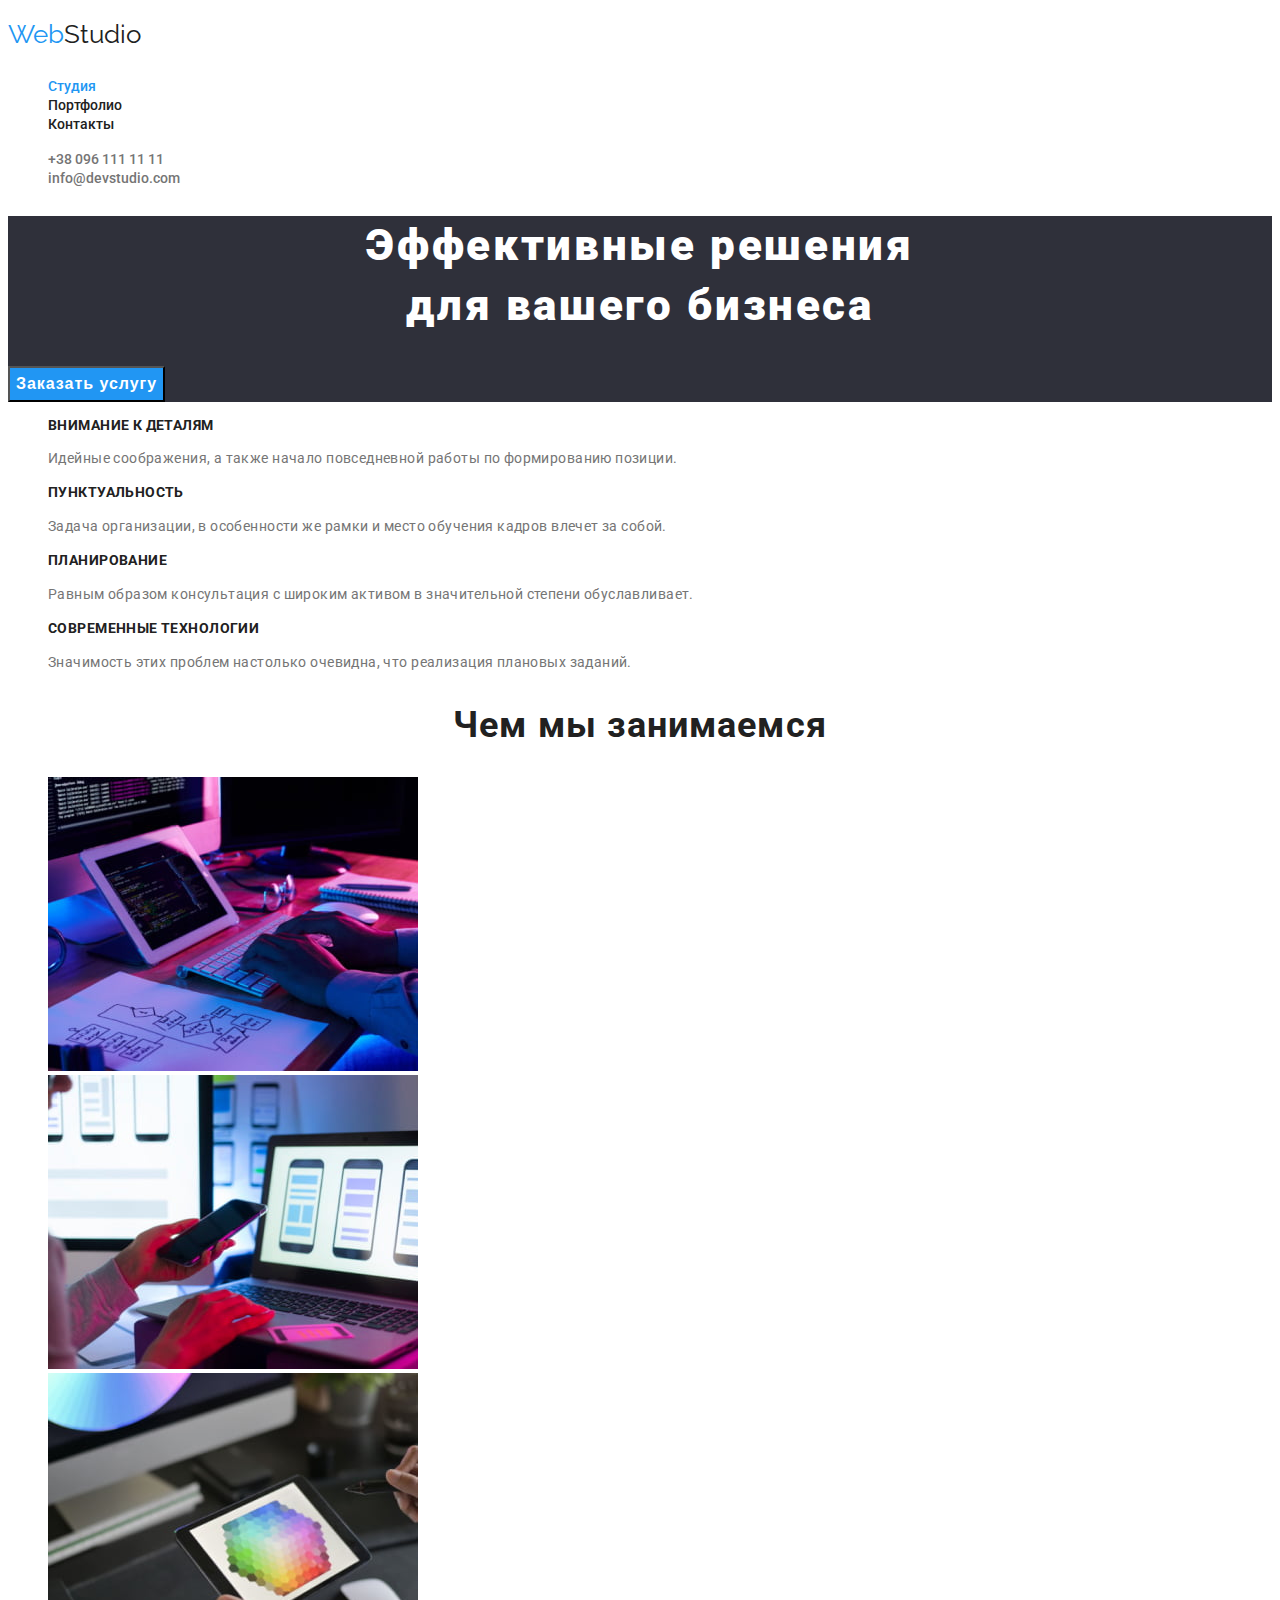
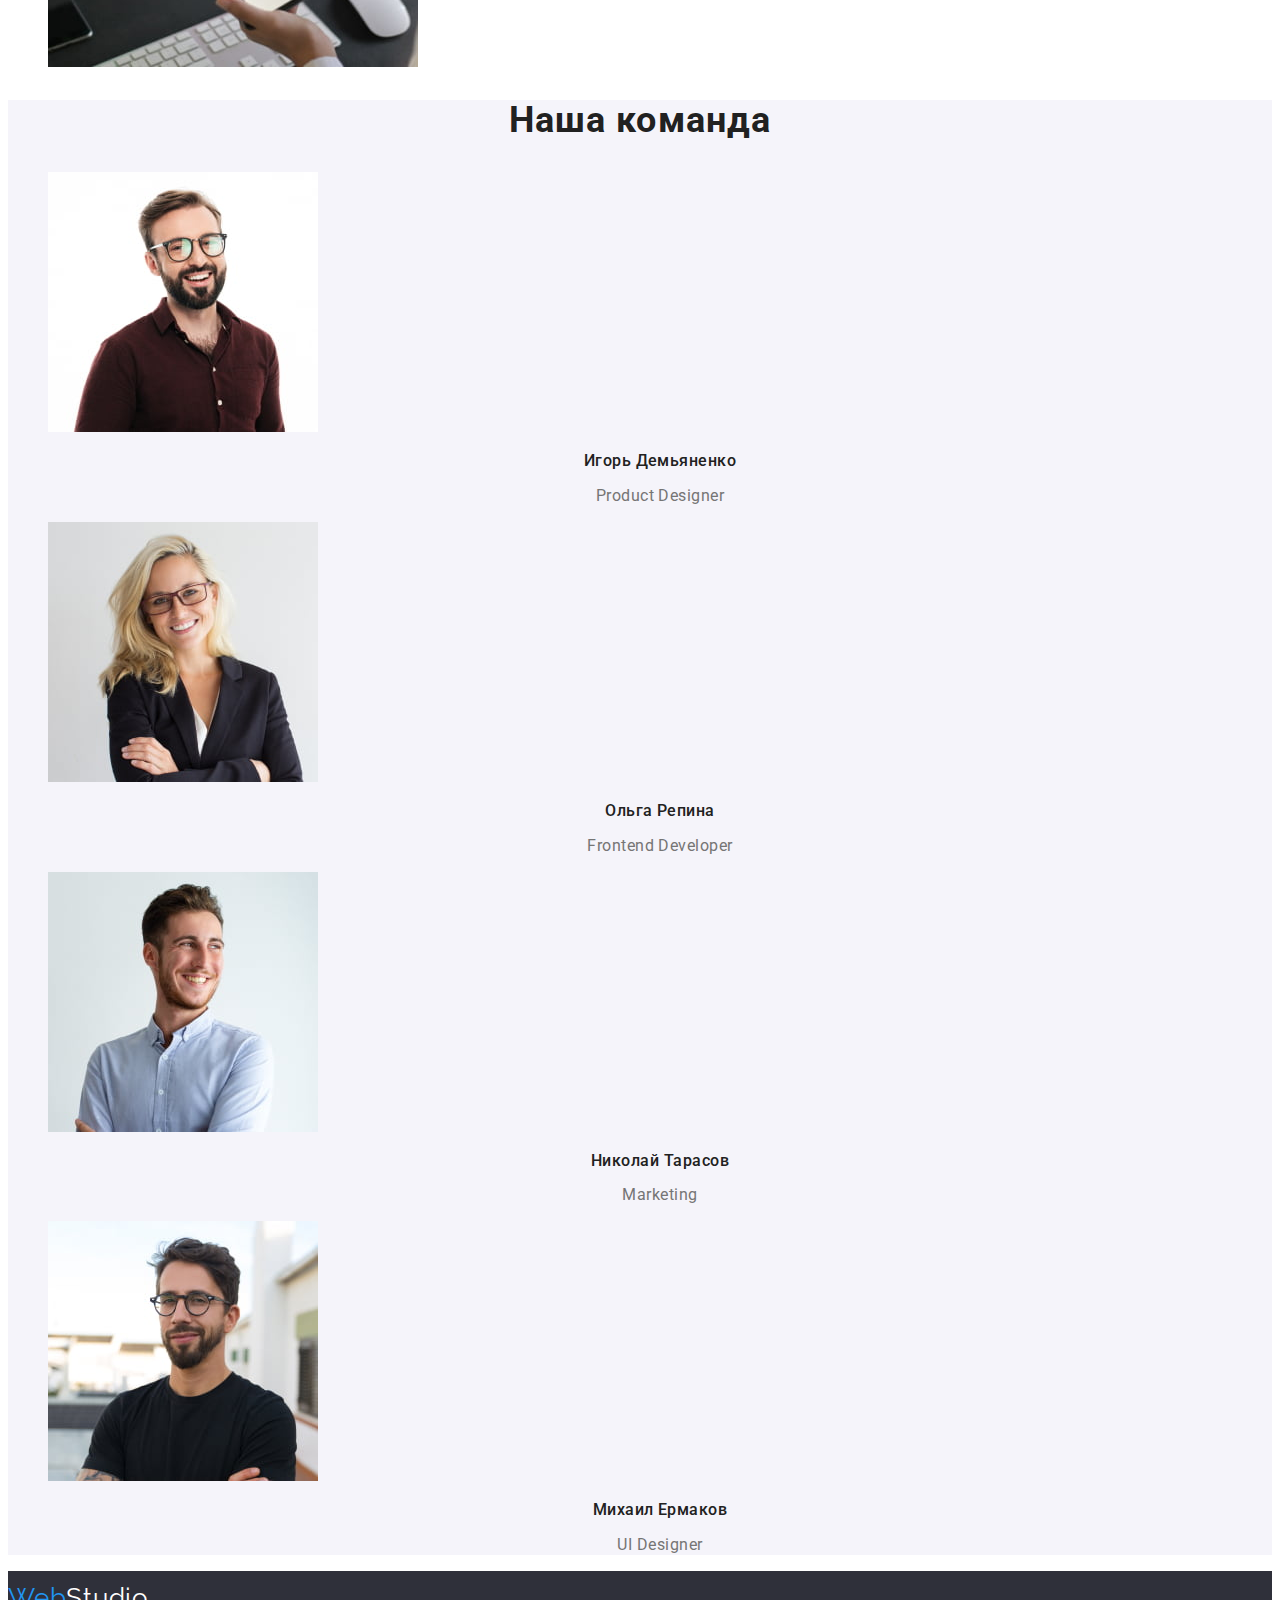
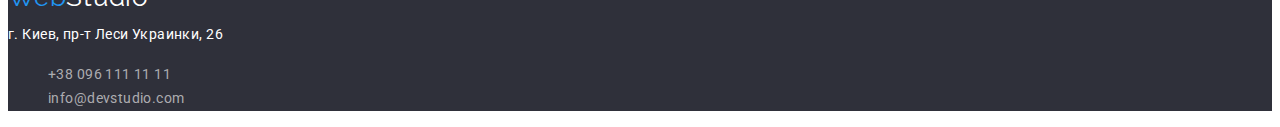
==== index.html @ 0ae7100f "Начало ДЗ-3" ====
<!doctype html>
<html lang="ru">
<head>
    <meta charset="UTF-8">
    <meta http-equiv="X-UA-Compatible" content="IE=edge">
    <meta name="viewport" content="width=device-width, initial-scale=1.0">
    <title>homework1</title>
    <link rel="stylesheet" href="css/styles.css">
    <link href="https://fonts.googleapis.com/css2?family=Raleway:wght@700&family=Roboto:wght@400;500;700;900&display=swap"
        rel="stylesheet">
</head>
<body>
<!-- Шапка -->
    <header>
        <section class="logo">
        <a class="logo-text" href=""><span class="logo-item">Web</span>Studio</a>
        </section>
        <nav class="nav-section">
        <ul class="header-list">
            <li><a id="studio" class="nav-link" href="index.html">Студия</a></li>
            <li><a class="nav-link" href="portfolio.html">Портфолио</a></li>
            <li><a class="nav-link" href="#">Контакты</a></li>
        </ul>
        </nav>

            <ul class="nav-list">
                <li><a class="contacts" href="tel:+380961111111">+38 096 111 11 11</a></li>
                <li><a class="contacts" href="mailto:info@devstudio.com">info@devstudio.com</a></li>
            </ul>
    </header>

    <!-- Основное -->
    <main>
        <!-- H1 секция -->
        <section class="top-section">
            <h1 class="h1-text">Эффективные решения <br> для вашего бизнеса</h1>
            <button class="button-h1-section" type="button">Заказать услугу</button> 
        </section>
        <!-- Наши преимущества -->
        <section class="our-advantages">
        <ul>
            <li class="our-advantages-list"><h3 class="our-advantages-h3">Внимание к деталям</h3><p>Идейные соображения, а также начало повседневной работы по формированию позиции.</p></li>
            <li class="our-advantages-list"><h3 class="our-advantages-h3">Пунктуальность</h3><p>Задача организации, в особенности же рамки и место обучения кадров влечет за собой.</p></li>
            <li class="our-advantages-list"><h3 class="our-advantages-h3">Планирование</h3><p>Равным образом консультация с широким активом в значительной степени обуславливает.</p></li>
            <li class="our-advantages-list"><h3 class="our-advantages-h3">Современные технологии</h3><p>Значимость этих проблем настолько очевидна, что реализация плановых заданий.</p></li>
        </ul>
        </section>
        <!-- Чем мы занимаемся -->
        <section>
            <h2 class="what-we-do-text">Чем мы занимаемся</h2>
            <ul>
                <li><img src="images/img-1sq.jpeg" width="370" alt="работник пишет код"></li>
                <li><img src="images/img-2sq.jpeg" width="370" alt="работник выбирает интерфейс"></li>
                <li><img src="images/img-3sq.jpeg" width="370" alt="работник выбирает цвет"></li>
            </ul>
        </section>
        
        <!-- Наша команда! -->
        <section class="our-team-section">
            <h2 class="our-team">Наша команда</h2>
            <ul>
                <li><img src="images/img-sq.jpeg" width="270" alt="работник мужчина в очках и в рубашке"><h3 class="our-team-name">Игорь Демьяненко</h3><p class="our-team-profession">Product Designer</p></li>
                <li><img src="images/img4sq.jpeg" width="270" alt="работник женщина"><h3 class="our-team-name">Ольга Репина</h3><p class="our-team-profession">Frontend Developer</p></li>
                <li><img src="images/img5sq.jpeg" width="270" alt="работник мужчина без очков"><h3 class="our-team-name">Николай Тарасов</h3><p class="our-team-profession">Marketing</p></li>
                <li><img src="images/img6sq.jpeg" width="270" alt="работник мужчина в  очках и в футболке"><h3 class="our-team-name">Михаил Ермаков</h3><p class="our-team-profession">UI Designer</p></li>
            </ul>
        </section>
    </main>
    <!-- Подвал -->
    <footer class="footer-section">
        <a class="logo-footer" href="#"><span class="logo-footer-text">Web</span><span
                class="logo-footer-text-two">Studio</span></a>
        <address>
            <section class="address-item">г. Киев, пр-т Леси Украинки, 26</section>
            <ul>
                <li><a class="contacts-footer" href="tel:+380961111111">+38 096 111 11 11</a></li>
                <li><a class="contacts-footer" href="mailto:info@devstudio.com">info@devstudio.com</a></li>
            </ul>
        </address>
    </footer>
    
</body>
</html>
---- css/styles.css ----
:root {
  --white-color: #ffffff;
  --accent-color: #2196f3;
  --black-text-color: #212121;
  --grey-text-color: #757575;
  --h1-section-and-footer-color: #2f303a;
  --our-team-section-color: #f5f4fa;
  --footer-contacts-color: #acacb0;
  --nav-button-color: #f5f4fa;
  --button-hover-blue: #188ce8;
}
/* Тело */
body {
  font-family: Roboto, sans-serif;
  color: var(--black-text-color);
  background-color: var(--white-color);
}
/* PORTFOLIO HTML */
/* Шапка */
a {
  text-decoration: none;
}
ul {
  list-style: none;
}

.logo-text {
  font-size: 26px;
  line-height: 2;
  font-family: Raleway;
  text-decoration: none;
  color: var(--black-text-color);
}
.logo-text:hover {
  color: var(--black-text-color);
  background-color: var(--white-color);
}
.logo-text:focus {
  color: var(--black-text-color);
  background-color: var(--white-color);
}
.logo-item {
  color: var(--accent-color);
}
.logo-item:hover {
  color: var(--accent-color);
  background-color: var(--white-color);
}
.nav-link {
  font-size: 14px;
  line-height: 1.14;
  font-weight: 500;
  color: var(--black-text-color);
}
.nav-link:focus {
  background-color: var(--white-color);
  color: var(--accent-color);
}

/* Кнопки навигации сайта */
#studio {
  color: var(--accent-color);
}
#portfolio {
  color: var(--accent-color);
}
.contacts {
  font-weight: 500;
  font-size: 14px;
  line-height: 1.17;
  color: var(--grey-text-color);
}
.contacts:focus {
  color: var(--accent-color);
  background-color: var(--white-color);
}
/* Основное - кнопки филтры */
.button-filter-text:hover,
:focus {
  color: var(--white-color);
}
.button-filter-text {
  font-weight: 500;
  font-size: 16px;
  line-height: 1.62;
  color: #212121;
}

.button-filter {
  background-color: var(--nav-button-color);
  font-weight: 500;
  font-size: 16px;
  line-height: 1.62;
  color: #212121;
}
.button-filter:hover,
:focus {
  background-color: var(--accent-color);
  color: var(--white-color);
}
/* Портфолио */
.portfolio-h3 {
  font-weight: 700;
  font-size: 18px;
  line-height: 2;
  color: var(--black-text-color);
}
.portfolio-text {
  font-size: 16px;
  line-height: 1.87;
  color: var(--grey-text-color);
}
/* Интерактивные элементы */
li > a:hover {
  color: var(--accent-color);
}
li > a:focus {
}
/* Кнопки */
button[type='button']:hover,
:focus {
  cursor: pointer;
}
/* Подвал */
.footer-section {
  background-color: var(--h1-section-and-footer-color);
}
.logo-footer {
  font-size: 26px;
  line-height: 2;
  font-family: Raleway;
  text-decoration: none;

  letter-spacing: 0.03em;
}

.logo-footer-text {
  color: var(--accent-color);
}
.logo-footer-text:hover {
  color: var(--accent-color);
  background-color: var(--h1-section-and-footer-color);
}
.logo-footer-text:focus {
  color: var(--accent-color);
  background-color: var(--h1-section-and-footer-color);
}
.logo-footer {
  color: var(--white-color);
}
.logo-footer:hover {
  color: var(--white-color);
  background-color: var(--h1-section-and-footer-color);
}
.logo-footer:focus {
  color: var(--white-color);
  background-color: var(--h1-section-and-footer-color);
}

.address-item {
  color: var(--white-color);
  font-size: 14px;
  line-height: 1.71;
  font-style: normal;
  letter-spacing: 0.03em;
}
.contacts-footer {
  font-size: 14px;
  line-height: 1.71;
  color: var(--footer-contacts-color);
  font-style: normal;
  letter-spacing: 0.03em;
}
.contacts-footer:focus {
  color: var(--accent-color);
  background-color: var(--h1-section-and-footer-color);
}
/* INDEX HTML */
/* H1 section */
.top-section {
  background-color: var(--h1-section-and-footer-color);
}
.h1-text {
  font-weight: 900;
  font-size: 44px;
  line-height: 1.36;
  color: var(--white-color);
  letter-spacing: 0.06em;
  text-align: center;
}
.button-h1-section {
  background-color: var(--accent-color);
  font-weight: 700;
  font-size: 16px;
  line-height: 1.87;
  color: var(--white-color);
  letter-spacing: 0.06em;
  text-align: center;
}
.button-h1-section:hover,
:focus {
  background-color: var(--button-hover-blue);
  color: var(--white-color);
}

/* Наши преимущества */
.our-advantages-list {
  font-size: 14px;
  line-height: 1.71;
  letter-spacing: 0.03em;
  color: var(--grey-text-color);
}
.our-advantages-h3 {
  font-weight: 700;
  font-size: 14px;
  line-height: 1.14;
  letter-spacing: 0.03em;
  text-transform: uppercase;
  color: var(--black-text-color);
}
/* Чем мы занимаемся */
.what-we-do-text {
  font-weight: 700;
  font-size: 36px;
  line-height: 1.16;
  text-align: center;
  letter-spacing: 0.03em;
  color: var(--black-text-color);
}
/* Наша команда */
.our-team-section {
  background-color: var(--our-team-section-color);
}
.our-team {
  font-weight: 700;
  font-size: 36px;
  line-height: 1.16;
  text-align: center;
  letter-spacing: 0.03em;
  color: var(--black-text-color);
}
.our-team-name {
  font-weight: 500;
  font-size: 16px;
  line-height: 1.18;
  text-align: center;
  letter-spacing: 0.03em;
  color: var(--black-text-color);
}
.our-team-profession {
  font-size: 16px;
  line-height: 1.18;
  text-align: center;
  letter-spacing: 0.03em;
  color: var(--grey-text-color);
}
.logo-text:focus-within {
}
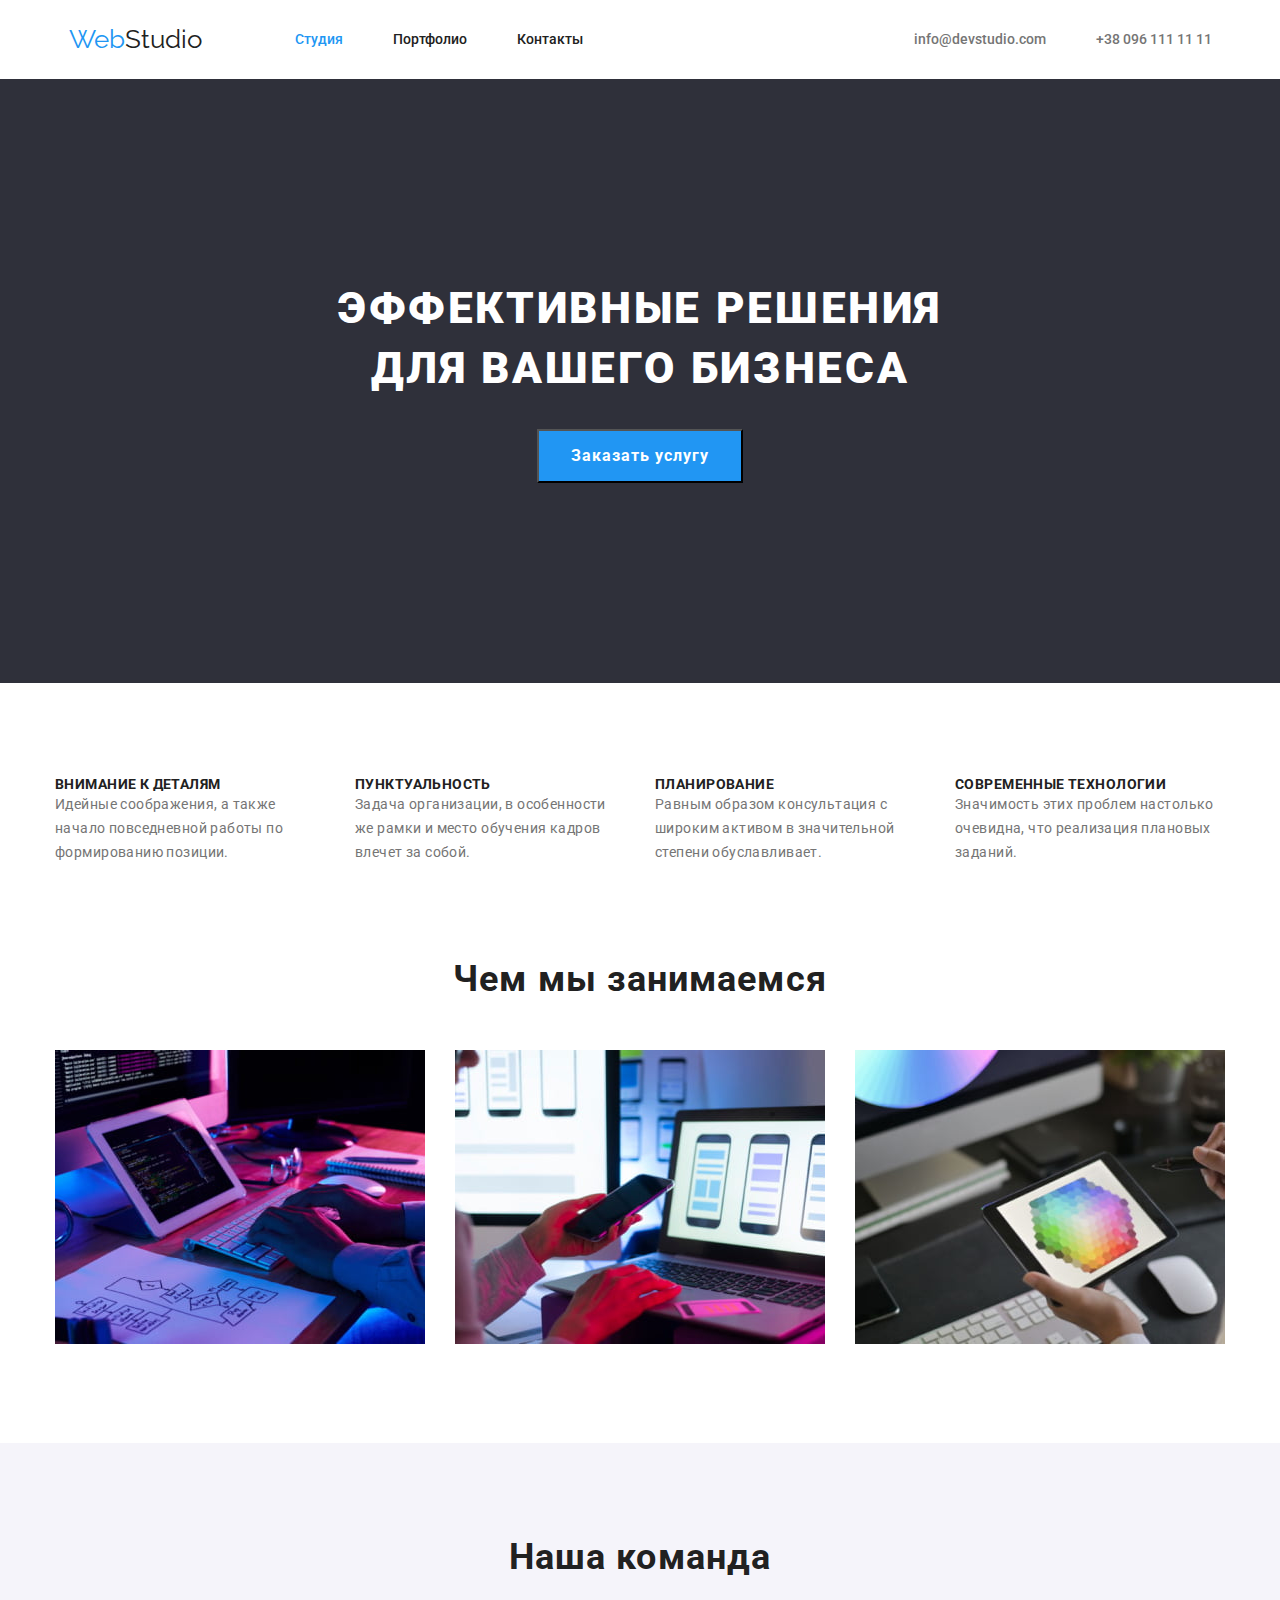
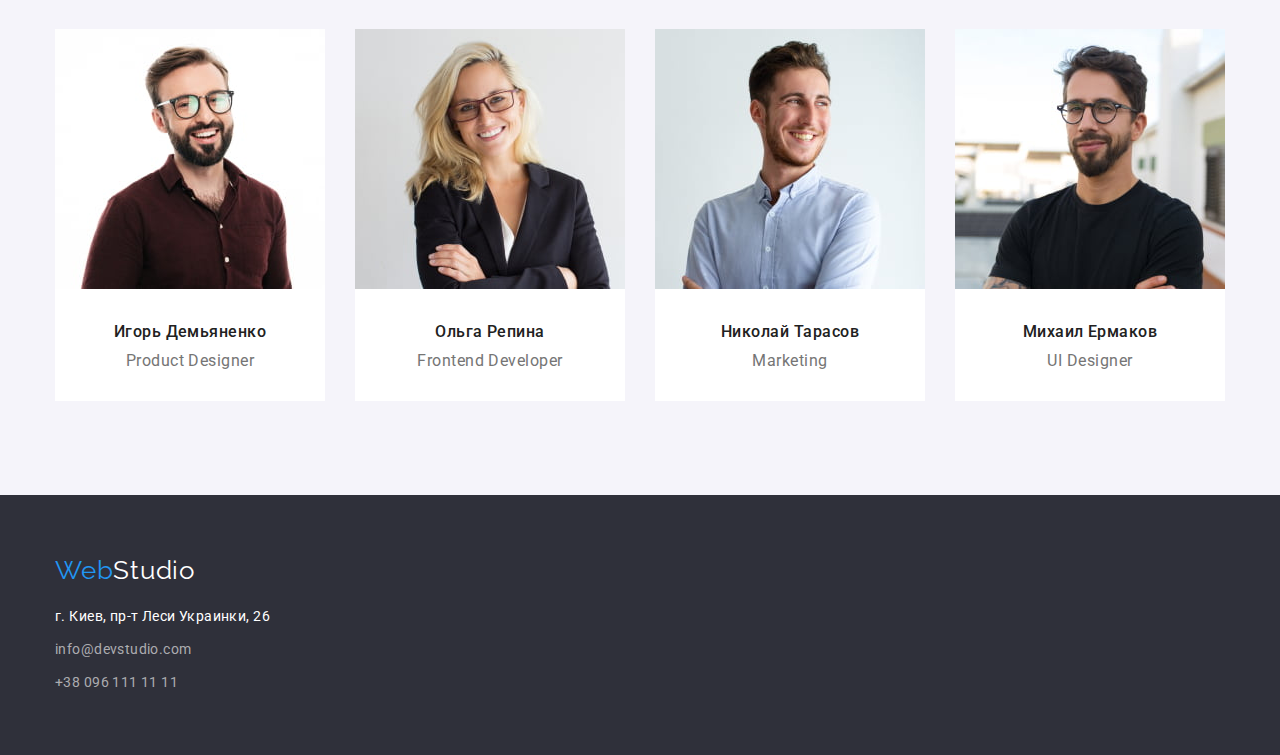
==== commit a478137a: "Оформление страницы Титл закончил" ====
--- a/index.html
+++ b/index.html
@@ -5,6 +5,7 @@
     <meta http-equiv="X-UA-Compatible" content="IE=edge">
     <meta name="viewport" content="width=device-width, initial-scale=1.0">
     <title>homework1</title>
+    <link rel="stylesheet" href="https://cdnjs.cloudflare.com/ajax/libs/modern-normalize/1.1.0/modern-normalize.css">
     <link rel="stylesheet" href="css/styles.css">
     <link href="https://fonts.googleapis.com/css2?family=Raleway:wght@700&family=Roboto:wght@400;500;700;900&display=swap"
         rel="stylesheet">
@@ -12,71 +13,81 @@
 <body>
 <!-- Шапка -->
     <header>
+        <div class="container header">
         <section class="logo">
         <a class="logo-text" href=""><span class="logo-item">Web</span>Studio</a>
         </section>
         <nav class="nav-section">
         <ul class="header-list">
-            <li><a id="studio" class="nav-link" href="index.html">Студия</a></li>
-            <li><a class="nav-link" href="portfolio.html">Портфолио</a></li>
-            <li><a class="nav-link" href="#">Контакты</a></li>
+            <li class="header-list-item"><a id="studio" class="nav-link" href="index.html">Студия</a></li>
+            <li class="header-list-item"><a class="nav-link" href="portfolio.html">Портфолио</a></li>
+            <li class="header-list-item"><a class="nav-link" href="#">Контакты</a></li>
         </ul>
         </nav>
 
             <ul class="nav-list">
-                <li><a class="contacts" href="tel:+380961111111">+38 096 111 11 11</a></li>
-                <li><a class="contacts" href="mailto:info@devstudio.com">info@devstudio.com</a></li>
+                <li class="list-item"><a class="contacts" href="mailto:info@devstudio.com">info@devstudio.com</a></li>
+                <li class="list-item"><a class="contacts" href="tel:+380961111111">+38 096 111 11 11</a></li>
+                
             </ul>
+        </div>
     </header>
 
     <!-- Основное -->
     <main>
         <!-- H1 секция -->
         <section class="top-section">
+            <div class="container hero">
             <h1 class="h1-text">Эффективные решения <br> для вашего бизнеса</h1>
             <button class="button-h1-section" type="button">Заказать услугу</button> 
+            </div>
         </section>
         <!-- Наши преимущества -->
-        <section class="our-advantages">
-        <ul>
-            <li class="our-advantages-list"><h3 class="our-advantages-h3">Внимание к деталям</h3><p>Идейные соображения, а также начало повседневной работы по формированию позиции.</p></li>
-            <li class="our-advantages-list"><h3 class="our-advantages-h3">Пунктуальность</h3><p>Задача организации, в особенности же рамки и место обучения кадров влечет за собой.</p></li>
-            <li class="our-advantages-list"><h3 class="our-advantages-h3">Планирование</h3><p>Равным образом консультация с широким активом в значительной степени обуславливает.</p></li>
-            <li class="our-advantages-list"><h3 class="our-advantages-h3">Современные технологии</h3><p>Значимость этих проблем настолько очевидна, что реализация плановых заданий.</p></li>
+        <section class="container our-advantages">
+        <ul class="our-advantages-list">
+            <li class="our-advantages-text"><h3 class="our-advantages-h3">Внимание к деталям</h3><p>Идейные соображения, а также начало повседневной работы по формированию позиции.</p></li>
+            <li class="our-advantages-text"><h3 class="our-advantages-h3">Пунктуальность</h3><p>Задача организации, в особенности же рамки и место обучения кадров влечет за собой.</p></li>
+            <li class="our-advantages-text"><h3 class="our-advantages-h3">Планирование</h3><p>Равным образом консультация с широким активом в значительной степени обуславливает.</p></li>
+            <li class="our-advantages-text"><h3 class="our-advantages-h3">Современные технологии</h3><p>Значимость этих проблем настолько очевидна, что реализация плановых заданий.</p></li>
         </ul>
         </section>
         <!-- Чем мы занимаемся -->
-        <section>
+        <section class="container">
             <h2 class="what-we-do-text">Чем мы занимаемся</h2>
-            <ul>
-                <li><img src="images/img-1sq.jpeg" width="370" alt="работник пишет код"></li>
-                <li><img src="images/img-2sq.jpeg" width="370" alt="работник выбирает интерфейс"></li>
-                <li><img src="images/img-3sq.jpeg" width="370" alt="работник выбирает цвет"></li>
+            <ul class="what-we-do-img-list">
+                <li class="what-we-do-img-item"><img src="images/img-1sq.jpeg" width="370" alt="работник пишет код"></li>
+                <li class="what-we-do-img-item"><img src="images/img-2sq.jpeg" width="370" alt="работник выбирает интерфейс"></li>
+                <li class="what-we-do-img-item"><img src="images/img-3sq.jpeg" width="370" alt="работник выбирает цвет"></li>
             </ul>
         </section>
         
         <!-- Наша команда! -->
         <section class="our-team-section">
+            <div class="container our-team-table">
             <h2 class="our-team">Наша команда</h2>
-            <ul>
-                <li><img src="images/img-sq.jpeg" width="270" alt="работник мужчина в очках и в рубашке"><h3 class="our-team-name">Игорь Демьяненко</h3><p class="our-team-profession">Product Designer</p></li>
-                <li><img src="images/img4sq.jpeg" width="270" alt="работник женщина"><h3 class="our-team-name">Ольга Репина</h3><p class="our-team-profession">Frontend Developer</p></li>
-                <li><img src="images/img5sq.jpeg" width="270" alt="работник мужчина без очков"><h3 class="our-team-name">Николай Тарасов</h3><p class="our-team-profession">Marketing</p></li>
-                <li><img src="images/img6sq.jpeg" width="270" alt="работник мужчина в  очках и в футболке"><h3 class="our-team-name">Михаил Ермаков</h3><p class="our-team-profession">UI Designer</p></li>
+            <ul class="our-team-list">
+                <li class="our-team-item"><img src="images/img-sq.jpeg" width="270" alt="работник мужчина в очках и в рубашке"><div class="our-team-about-text"><h3 class="our-team-name">Игорь Демьяненко</h3><p class="our-team-profession">Product Designer</p></div></li>
+                <li class="our-team-item"><img src="images/img4sq.jpeg" width="270" alt="работник женщина"><h3 class="our-team-name">Ольга Репина</h3><p class="our-team-profession">Frontend Developer</p></li>
+                <li class="our-team-item"><img src="images/img5sq.jpeg" width="270" alt="работник мужчина без очков"><h3 class="our-team-name">Николай Тарасов</h3><p class="our-team-profession">Marketing</p></li>
+                <li class="our-team-item"><img src="images/img6sq.jpeg" width="270" alt="работник мужчина в  очках и в футболке"><h3 class="our-team-name">Михаил Ермаков</h3><p class="our-team-profession">UI Designer</p></li>
             </ul>
+            </div>
         </section>
     </main>
     <!-- Подвал -->
     <footer class="footer-section">
+        <div class="container footer-section-content">
         <a class="logo-footer" href="#"><span class="logo-footer-text">Web</span><span
                 class="logo-footer-text-two">Studio</span></a>
         <address>
             <section class="address-item">г. Киев, пр-т Леси Украинки, 26</section>
-            <ul>
+            <ul class="footer-list-contacts">
+                <li><a class="contacts-footer" href="mailto:info@devstudio.com">info@devstudio.com</a></li>
                 <li><a class="contacts-footer" href="tel:+380961111111">+38 096 111 11 11</a></li>
-                <li><a class="contacts-footer" href="mailto:info@devstudio.com">info@devstudio.com</a></li>
+                
             </ul>
         </address>
+        </div>
     </footer>
     
 </body>
--- a/css/styles.css
+++ b/css/styles.css
@@ -23,10 +23,22 @@
 ul {
   list-style: none;
 }
-
+.container.header {
+  padding-top: 24px;
+  padding-bottom: 25px;
+  width: 1200px;
+  display: flex;
+  align-items: center;
+  margin-left: auto;
+  margin-right: auto;
+  justify-content: center;
+}
+.logo {
+  margin-right: 93px;
+}
 .logo-text {
   font-size: 26px;
-  line-height: 2;
+  line-height: 1.17;
   font-family: Raleway;
   text-decoration: none;
   color: var(--black-text-color);
@@ -45,6 +57,26 @@
 .logo-item:hover {
   color: var(--accent-color);
   background-color: var(--white-color);
+}
+.header-list {
+  display: flex;
+  padding-left: 0px;
+  margin: 0px;
+}
+.header-list .header-list-item:not(:last-child) {
+  margin-right: 50px;
+}
+
+.nav-list {
+  display: flex;
+  padding-left: 0px;
+  margin-left: 331px;
+  margin-top: 0px;
+  margin-bottom: 0px;
+}
+
+.nav-list .list-item:not(:last-child) {
+  margin-right: 50px;
 }
 .nav-link {
   font-size: 14px;
@@ -114,20 +146,23 @@
 li > a:hover {
   color: var(--accent-color);
 }
-li > a:focus {
-}
+
 /* Кнопки */
 button[type='button']:hover,
 :focus {
   cursor: pointer;
 }
 /* Подвал */
+.footer-section-content {
+}
 .footer-section {
   background-color: var(--h1-section-and-footer-color);
+  padding-top: 60px;
+  padding-bottom: 60px;
 }
 .logo-footer {
   font-size: 26px;
-  line-height: 2;
+  line-height: 1.17;
   font-family: Raleway;
   text-decoration: none;
 
@@ -146,7 +181,9 @@
   background-color: var(--h1-section-and-footer-color);
 }
 .logo-footer {
-  color: var(--white-color);
+  display: block;
+  color: var(--white-color);
+  margin-bottom: 20px;
 }
 .logo-footer:hover {
   color: var(--white-color);
@@ -156,7 +193,11 @@
   color: var(--white-color);
   background-color: var(--h1-section-and-footer-color);
 }
-
+.footer-list-contacts {
+  padding-left: 0px;
+  margin-bottom: 0px;
+  margin-top: 0px;
+}
 .address-item {
   color: var(--white-color);
   font-size: 14px;
@@ -171,6 +212,9 @@
   font-style: normal;
   letter-spacing: 0.03em;
 }
+.footer-list-contacts > li {
+  margin-top: 9px;
+}
 .contacts-footer:focus {
   color: var(--accent-color);
   background-color: var(--h1-section-and-footer-color);
@@ -180,22 +224,42 @@
 .top-section {
   background-color: var(--h1-section-and-footer-color);
 }
+.container {
+  width: 1200px;
+  margin-left: auto;
+  margin-right: auto;
+  padding-left: 15px;
+  padding-right: 15px;
+}
+.hero {
+  text-align: center;
+  padding-top: 200px;
+  padding-bottom: 200px;
+}
+
 .h1-text {
+  width: 696px;
   font-weight: 900;
   font-size: 44px;
   line-height: 1.36;
   color: var(--white-color);
   letter-spacing: 0.06em;
-  text-align: center;
+  margin-left: auto;
+  margin-right: auto;
+  margin-top: 0px;
+  margin-bottom: 0px;
+  padding-bottom: 30px;
+  text-transform: uppercase;
 }
 .button-h1-section {
+  display: inline-block;
   background-color: var(--accent-color);
   font-weight: 700;
   font-size: 16px;
   line-height: 1.87;
   color: var(--white-color);
   letter-spacing: 0.06em;
-  text-align: center;
+  padding: 10px 32px;
 }
 .button-h1-section:hover,
 :focus {
@@ -204,7 +268,21 @@
 }
 
 /* Наши преимущества */
+.container.our-advantages {
+  padding-top: 94px;
+  padding-bottom: 94px;
+}
 .our-advantages-list {
+  display: flex;
+  padding: 0px;
+  justify-content: center;
+  margin: 0px;
+}
+.our-advantages-list .our-advantages-text:not(:last-child) {
+  margin-right: 30px;
+}
+.our-advantages-text {
+  width: 270px;
   font-size: 14px;
   line-height: 1.71;
   letter-spacing: 0.03em;
@@ -217,6 +295,10 @@
   letter-spacing: 0.03em;
   text-transform: uppercase;
   color: var(--black-text-color);
+  margin: 0px;
+}
+li > p {
+  margin: 0px;
 }
 /* Чем мы занимаемся */
 .what-we-do-text {
@@ -226,11 +308,37 @@
   text-align: center;
   letter-spacing: 0.03em;
   color: var(--black-text-color);
+  margin: 0px;
+}
+.what-we-do-img-list {
+  display: flex;
+  justify-content: center;
+  margin-top: 50px;
+  margin-bottom: 0px;
+  padding: 0px;
+}
+.what-we-do-img-list .what-we-do-img-item:not(:last-child) {
+  padding-right: 30px;
 }
 /* Наша команда */
 .our-team-section {
   background-color: var(--our-team-section-color);
 }
+.our-team-table {
+  margin-top: 94px;
+  padding-top: 94px;
+}
+.our-team-list {
+  display: flex;
+  padding-bottom: 94px;
+  margin-top: 50px;
+  margin-bottom: 0px;
+  justify-content: center;
+  padding-left: 0px;
+}
+.our-team-list .our-team-item:not(:last-child) {
+  margin-right: 30px;
+}
 .our-team {
   font-weight: 700;
   font-size: 36px;
@@ -238,6 +346,10 @@
   text-align: center;
   letter-spacing: 0.03em;
   color: var(--black-text-color);
+  margin: 0px;
+}
+.our-team-item {
+  background-color: var(--white-color);
 }
 .our-team-name {
   font-weight: 500;
@@ -246,6 +358,9 @@
   text-align: center;
   letter-spacing: 0.03em;
   color: var(--black-text-color);
+  margin: 0px;
+  padding-top: 30px;
+  padding-bottom: 10px;
 }
 .our-team-profession {
   font-size: 16px;
@@ -253,6 +368,6 @@
   text-align: center;
   letter-spacing: 0.03em;
   color: var(--grey-text-color);
-}
-.logo-text:focus-within {
-}
+  margin: 0px;
+  padding-bottom: 30px;
+}
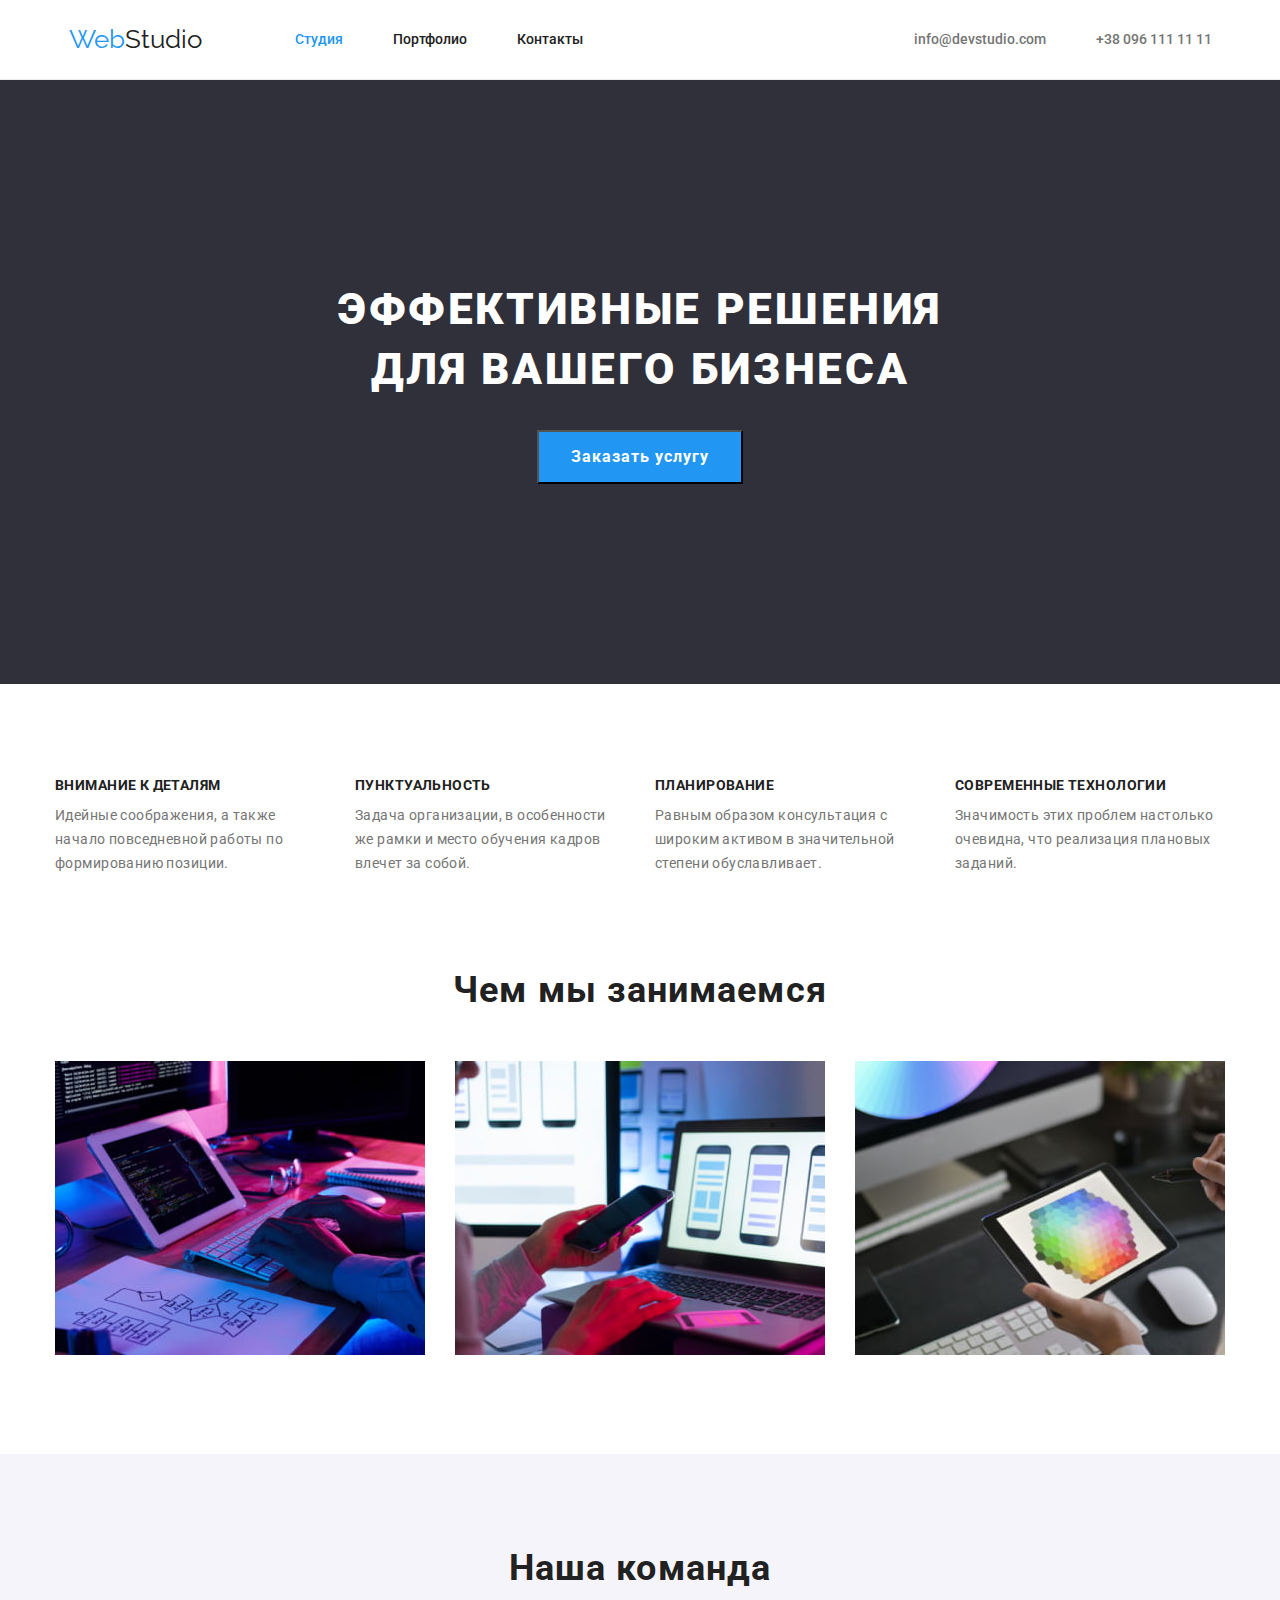
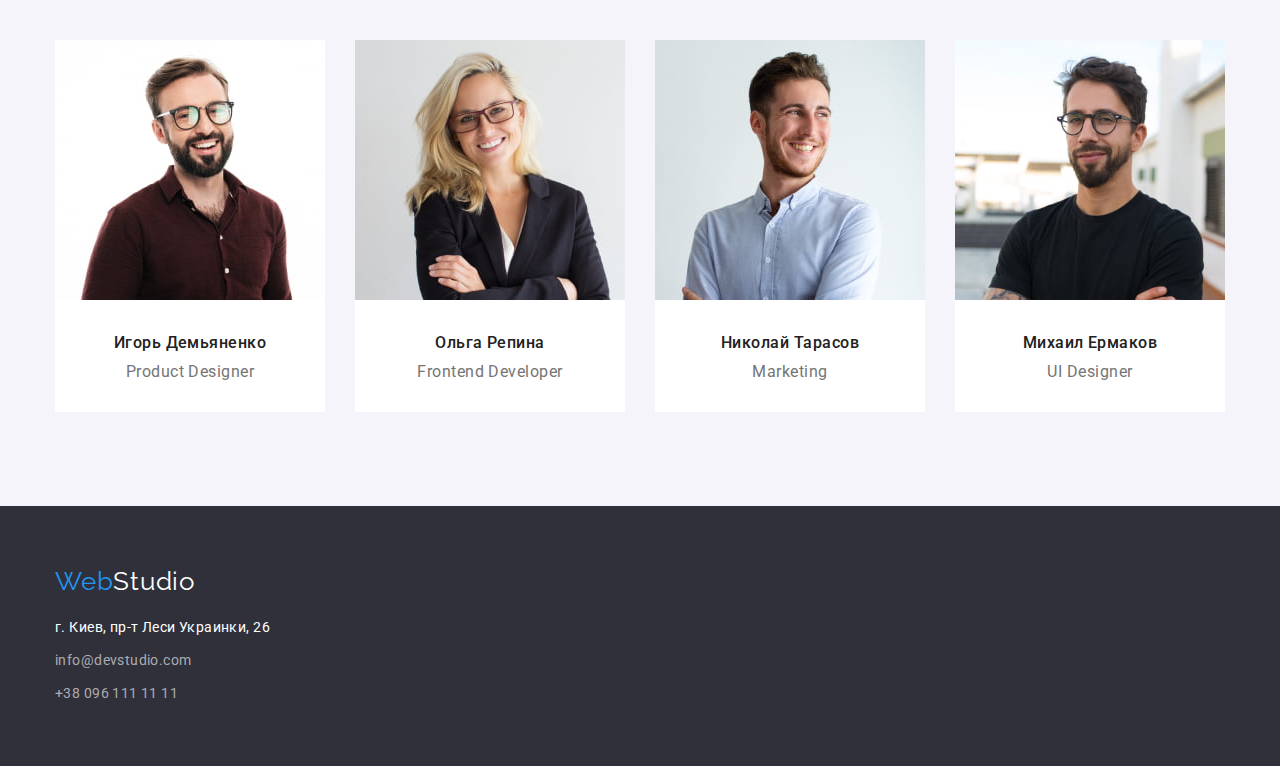
==== commit 72a59a65: "ДЗ-3 готово к проверке" ====
--- a/index.html
+++ b/index.html
@@ -12,6 +12,7 @@
 </head>
 <body>
 <!-- Шапка -->
+
     <header>
         <div class="container header">
         <section class="logo">
@@ -67,9 +68,9 @@
             <h2 class="our-team">Наша команда</h2>
             <ul class="our-team-list">
                 <li class="our-team-item"><img src="images/img-sq.jpeg" width="270" alt="работник мужчина в очках и в рубашке"><div class="our-team-about-text"><h3 class="our-team-name">Игорь Демьяненко</h3><p class="our-team-profession">Product Designer</p></div></li>
-                <li class="our-team-item"><img src="images/img4sq.jpeg" width="270" alt="работник женщина"><h3 class="our-team-name">Ольга Репина</h3><p class="our-team-profession">Frontend Developer</p></li>
-                <li class="our-team-item"><img src="images/img5sq.jpeg" width="270" alt="работник мужчина без очков"><h3 class="our-team-name">Николай Тарасов</h3><p class="our-team-profession">Marketing</p></li>
-                <li class="our-team-item"><img src="images/img6sq.jpeg" width="270" alt="работник мужчина в  очках и в футболке"><h3 class="our-team-name">Михаил Ермаков</h3><p class="our-team-profession">UI Designer</p></li>
+                <li class="our-team-item"><img src="images/img4sq.jpeg" width="270" alt="работник женщина"> <div class="our-team-about-text"><h3 class="our-team-name">Ольга Репина</h3><p class="our-team-profession">Frontend Developer</p></div></li>
+                <li class="our-team-item"><img src="images/img5sq.jpeg" width="270" alt="работник мужчина без очков"><div class="our-team-about-text"><h3 class="our-team-name">Николай Тарасов</h3><p class="our-team-profession">Marketing</p></div></li>
+                <li class="our-team-item"><img src="images/img6sq.jpeg" width="270" alt="работник мужчина в  очках и в футболке"><div class="our-team-about-text"><h3 class="our-team-name">Михаил Ермаков</h3><p class="our-team-profession">UI Designer</p></div></li>
             </ul>
             </div>
         </section>
--- a/css/styles.css
+++ b/css/styles.css
@@ -8,6 +8,8 @@
   --footer-contacts-color: #acacb0;
   --nav-button-color: #f5f4fa;
   --button-hover-blue: #188ce8;
+  --border-header-color: #ececec;
+  --botder-list-text: #eeeeee;
 }
 /* Тело */
 body {
@@ -17,11 +19,15 @@
 }
 /* PORTFOLIO HTML */
 /* Шапка */
+
 a {
   text-decoration: none;
 }
 ul {
   list-style: none;
+}
+header {
+  border-bottom: 1px solid var(--border-header-color);
 }
 .container.header {
   padding-top: 24px;
@@ -88,7 +94,11 @@
   background-color: var(--white-color);
   color: var(--accent-color);
 }
-
+/* Основной контент */
+.main-content {
+  margin-top: 94px;
+  margin-bottom: 94px;
+}
 /* Кнопки навигации сайта */
 #studio {
   color: var(--accent-color);
@@ -107,6 +117,16 @@
   background-color: var(--white-color);
 }
 /* Основное - кнопки филтры */
+.button-section {
+  display: flex;
+  justify-content: center;
+  margin-top: 0px;
+  margin-bottom: 50px;
+  padding-left: 0px;
+}
+.button-section .button-list:not(:last-child) {
+  margin-right: 8px;
+}
 .button-filter-text:hover,
 :focus {
   color: var(--white-color);
@@ -124,6 +144,9 @@
   font-size: 16px;
   line-height: 1.62;
   color: #212121;
+  padding: 6px 22px;
+  border-radius: 4px;
+  border: 1px solid var(--nav-button-color);
 }
 .button-filter:hover,
 :focus {
@@ -131,16 +154,48 @@
   color: var(--white-color);
 }
 /* Портфолио */
+
+.portfolio {
+  margin-top: 0px;
+  display: flex;
+  justify-content: center;
+  flex-wrap: wrap;
+  padding-left: 0px;
+  margin-bottom: 0px;
+}
+.portfolio-list {
+  margin-bottom: 20px;
+}
+/* 1px solid var(--border-header-color); */
+.portfolio-list-text {
+  padding-left: 24px;
+  padding-right: 24px;
+  padding-top: 20px;
+  padding-bottom: 20px;
+  border-right: 1px solid var(--botder-list-text);
+  border-left: 1px solid var(--botder-list-text);
+  border-bottom: 1px solid var(--botder-list-text);
+}
+.portfolio .portfolio-list:not(:nth-child(3n)) {
+  margin-right: 30px;
+}
+.portfolio .portfolio-list:nth-child(n + 7) {
+  margin-bottom: 0px;
+}
 .portfolio-h3 {
   font-weight: 700;
   font-size: 18px;
   line-height: 2;
   color: var(--black-text-color);
+  padding-bottom: 4px;
+  margin: 0px;
 }
 .portfolio-text {
   font-size: 16px;
   line-height: 1.87;
   color: var(--grey-text-color);
+  margin-top: 0px;
+  margin-bottom: 0px;
 }
 /* Интерактивные элементы */
 li > a:hover {
@@ -212,8 +267,11 @@
   font-style: normal;
   letter-spacing: 0.03em;
 }
-.footer-list-contacts > li {
+.footer-list-contacts {
   margin-top: 9px;
+}
+.footer-list-contacts li:nth-child(2n) {
+  padding-top: 9px;
 }
 .contacts-footer:focus {
   color: var(--accent-color);
@@ -296,6 +354,7 @@
   text-transform: uppercase;
   color: var(--black-text-color);
   margin: 0px;
+  margin-bottom: 10px;
 }
 li > p {
   margin: 0px;
@@ -318,19 +377,19 @@
   padding: 0px;
 }
 .what-we-do-img-list .what-we-do-img-item:not(:last-child) {
-  padding-right: 30px;
+  margin-right: 30px;
 }
 /* Наша команда */
 .our-team-section {
   background-color: var(--our-team-section-color);
+  margin-top: 94px;
 }
 .our-team-table {
-  margin-top: 94px;
   padding-top: 94px;
+  padding-bottom: 94px;
 }
 .our-team-list {
   display: flex;
-  padding-bottom: 94px;
   margin-top: 50px;
   margin-bottom: 0px;
   justify-content: center;
@@ -351,6 +410,10 @@
 .our-team-item {
   background-color: var(--white-color);
 }
+.our-team-about-text {
+  padding-top: 30px;
+  padding-bottom: 30px;
+}
 .our-team-name {
   font-weight: 500;
   font-size: 16px;
@@ -359,7 +422,6 @@
   letter-spacing: 0.03em;
   color: var(--black-text-color);
   margin: 0px;
-  padding-top: 30px;
   padding-bottom: 10px;
 }
 .our-team-profession {
@@ -369,5 +431,4 @@
   letter-spacing: 0.03em;
   color: var(--grey-text-color);
   margin: 0px;
-  padding-bottom: 30px;
-}
+}
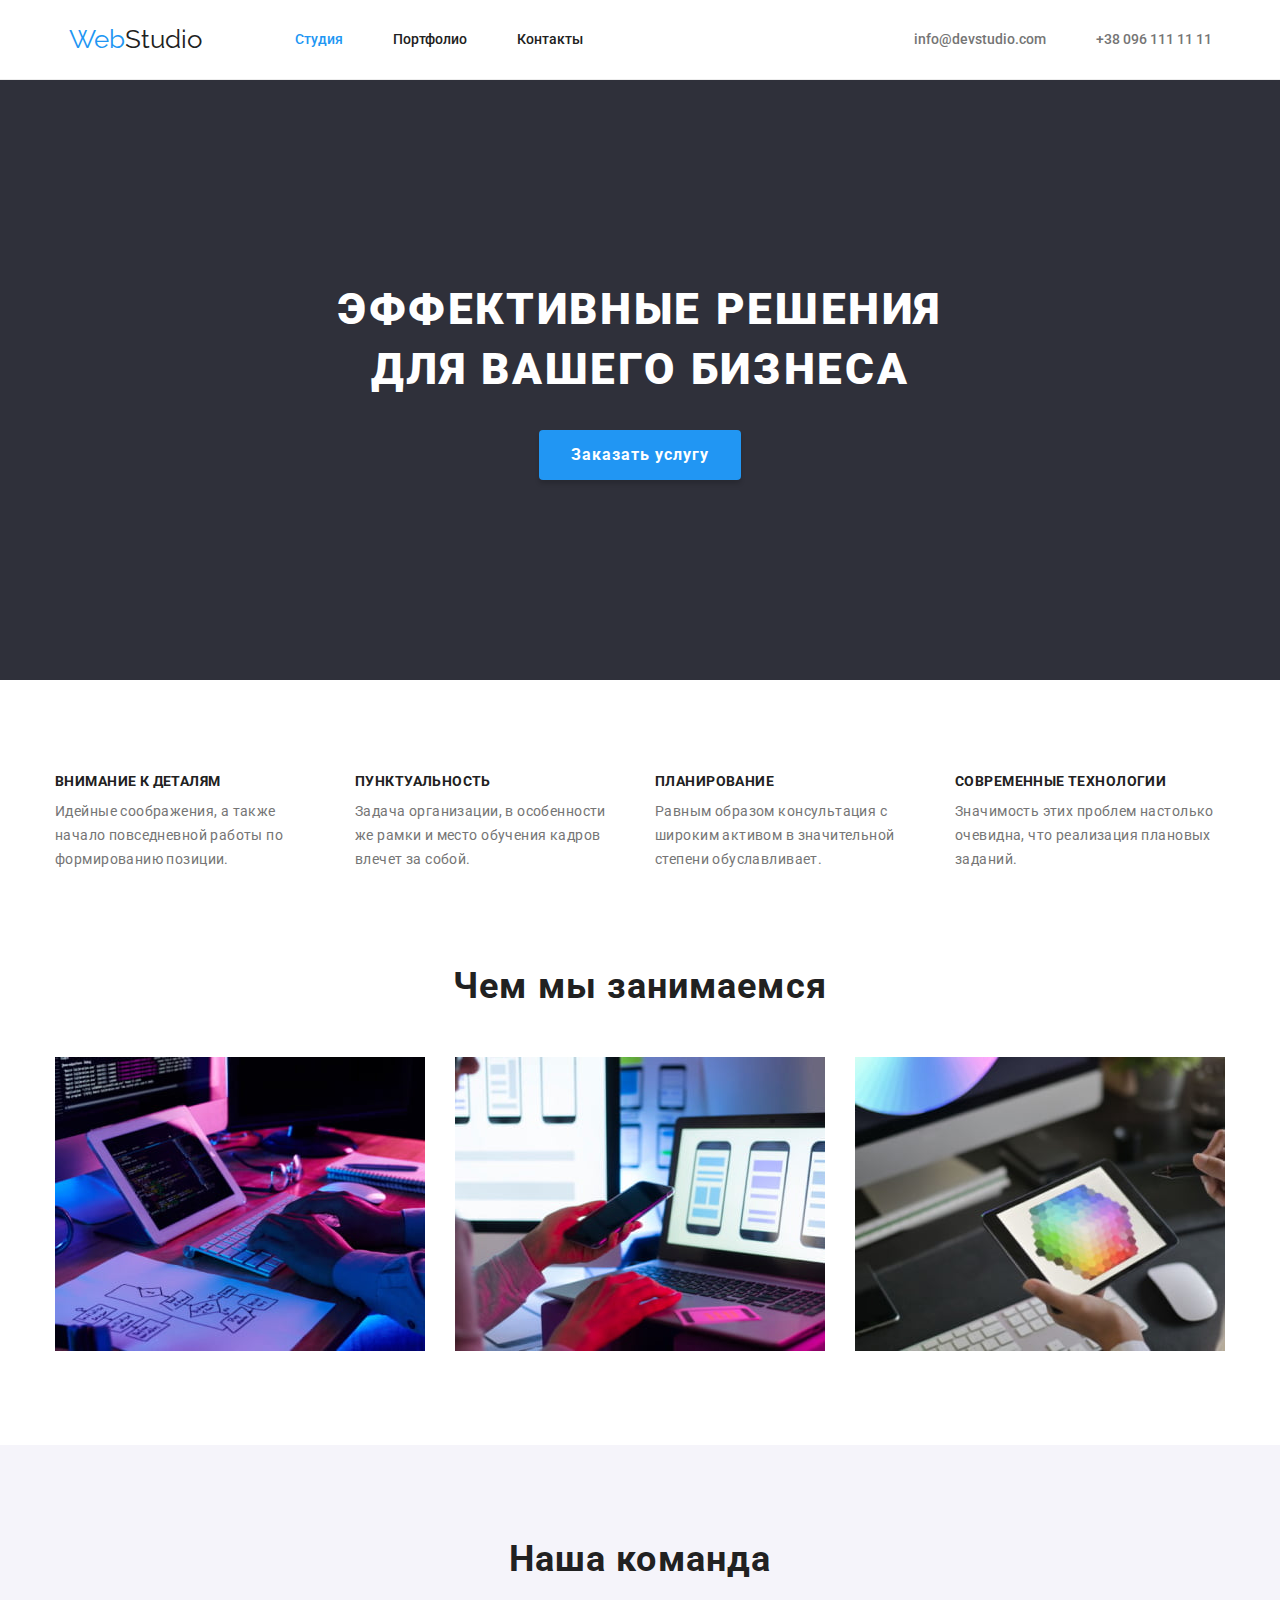
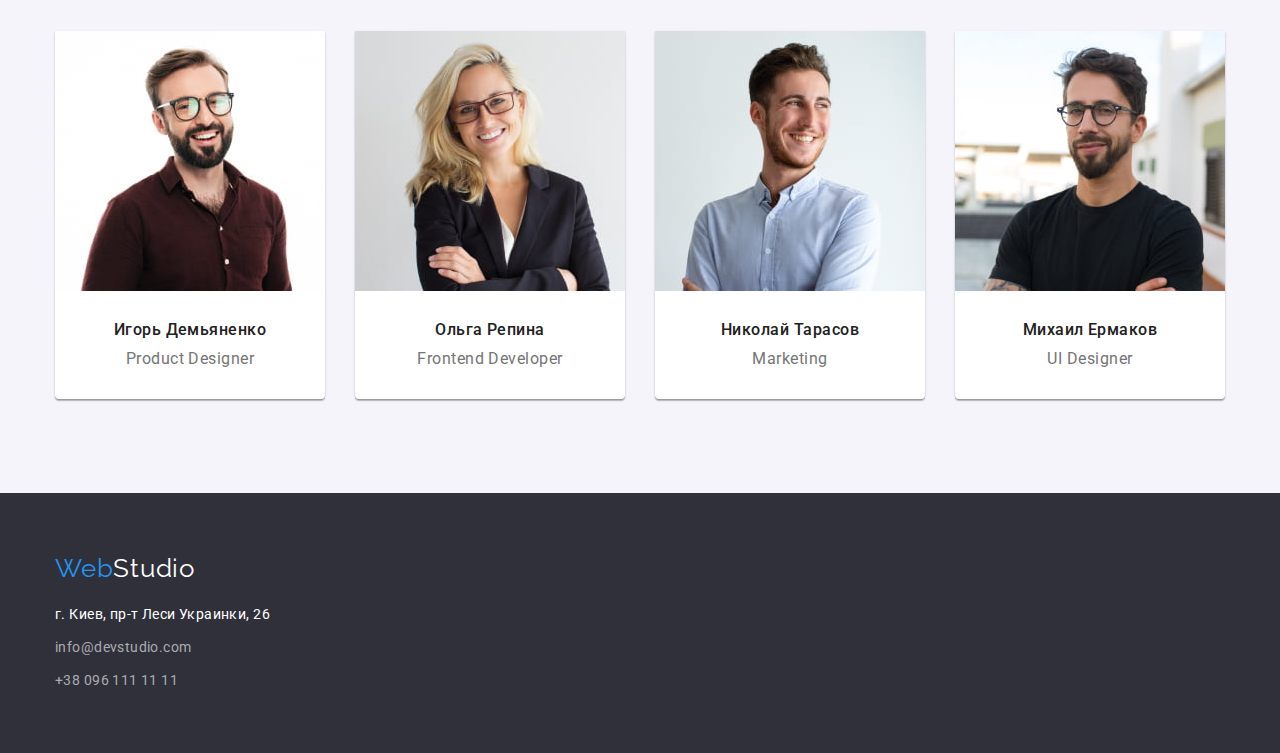
==== commit 98d85774: "Доработка padding 94px" ====
--- a/index.html
+++ b/index.html
@@ -53,7 +53,7 @@
         </ul>
         </section>
         <!-- Чем мы занимаемся -->
-        <section class="container">
+        <section class="container what-we-do">
             <h2 class="what-we-do-text">Чем мы занимаемся</h2>
             <ul class="what-we-do-img-list">
                 <li class="what-we-do-img-item"><img src="images/img-1sq.jpeg" width="370" alt="работник пишет код"></li>
--- a/css/styles.css
+++ b/css/styles.css
@@ -20,6 +20,9 @@
 /* PORTFOLIO HTML */
 /* Шапка */
 
+img {
+  display: block;
+}
 a {
   text-decoration: none;
 }
@@ -96,8 +99,8 @@
 }
 /* Основной контент */
 .main-content {
-  margin-top: 94px;
-  margin-bottom: 94px;
+  padding-top: 94px;
+  padding-bottom: 94px;
 }
 /* Кнопки навигации сайта */
 #studio {
@@ -166,6 +169,7 @@
 .portfolio-list {
   margin-bottom: 20px;
 }
+
 /* 1px solid var(--border-header-color); */
 .portfolio-list-text {
   padding-left: 24px;
@@ -208,8 +212,7 @@
   cursor: pointer;
 }
 /* Подвал */
-.footer-section-content {
-}
+
 .footer-section {
   background-color: var(--h1-section-and-footer-color);
   padding-top: 60px;
@@ -281,6 +284,8 @@
 /* H1 section */
 .top-section {
   background-color: var(--h1-section-and-footer-color);
+  padding-top: 200px;
+  padding-bottom: 200px;
 }
 .container {
   width: 1200px;
@@ -291,8 +296,6 @@
 }
 .hero {
   text-align: center;
-  padding-top: 200px;
-  padding-bottom: 200px;
 }
 
 .h1-text {
@@ -318,6 +321,9 @@
   color: var(--white-color);
   letter-spacing: 0.06em;
   padding: 10px 32px;
+  border-radius: 4px;
+  border: none;
+  box-shadow: 0px 4px 4px rgba(0, 0, 0, 0.15);
 }
 .button-h1-section:hover,
 :focus {
@@ -360,6 +366,9 @@
   margin: 0px;
 }
 /* Чем мы занимаемся */
+.what-we-do {
+  padding-bottom: 94px;
+}
 .what-we-do-text {
   font-weight: 700;
   font-size: 36px;
@@ -382,7 +391,6 @@
 /* Наша команда */
 .our-team-section {
   background-color: var(--our-team-section-color);
-  margin-top: 94px;
 }
 .our-team-table {
   padding-top: 94px;
@@ -409,6 +417,9 @@
 }
 .our-team-item {
   background-color: var(--white-color);
+  box-shadow: 0px 1px 3px rgba(0, 0, 0, 0.12), 0px 1px 1px rgba(0, 0, 0, 0.14),
+    0px 2px 1px rgba(0, 0, 0, 0.2);
+  border-radius: 0px 0px 4px 4px;
 }
 .our-team-about-text {
   padding-top: 30px;
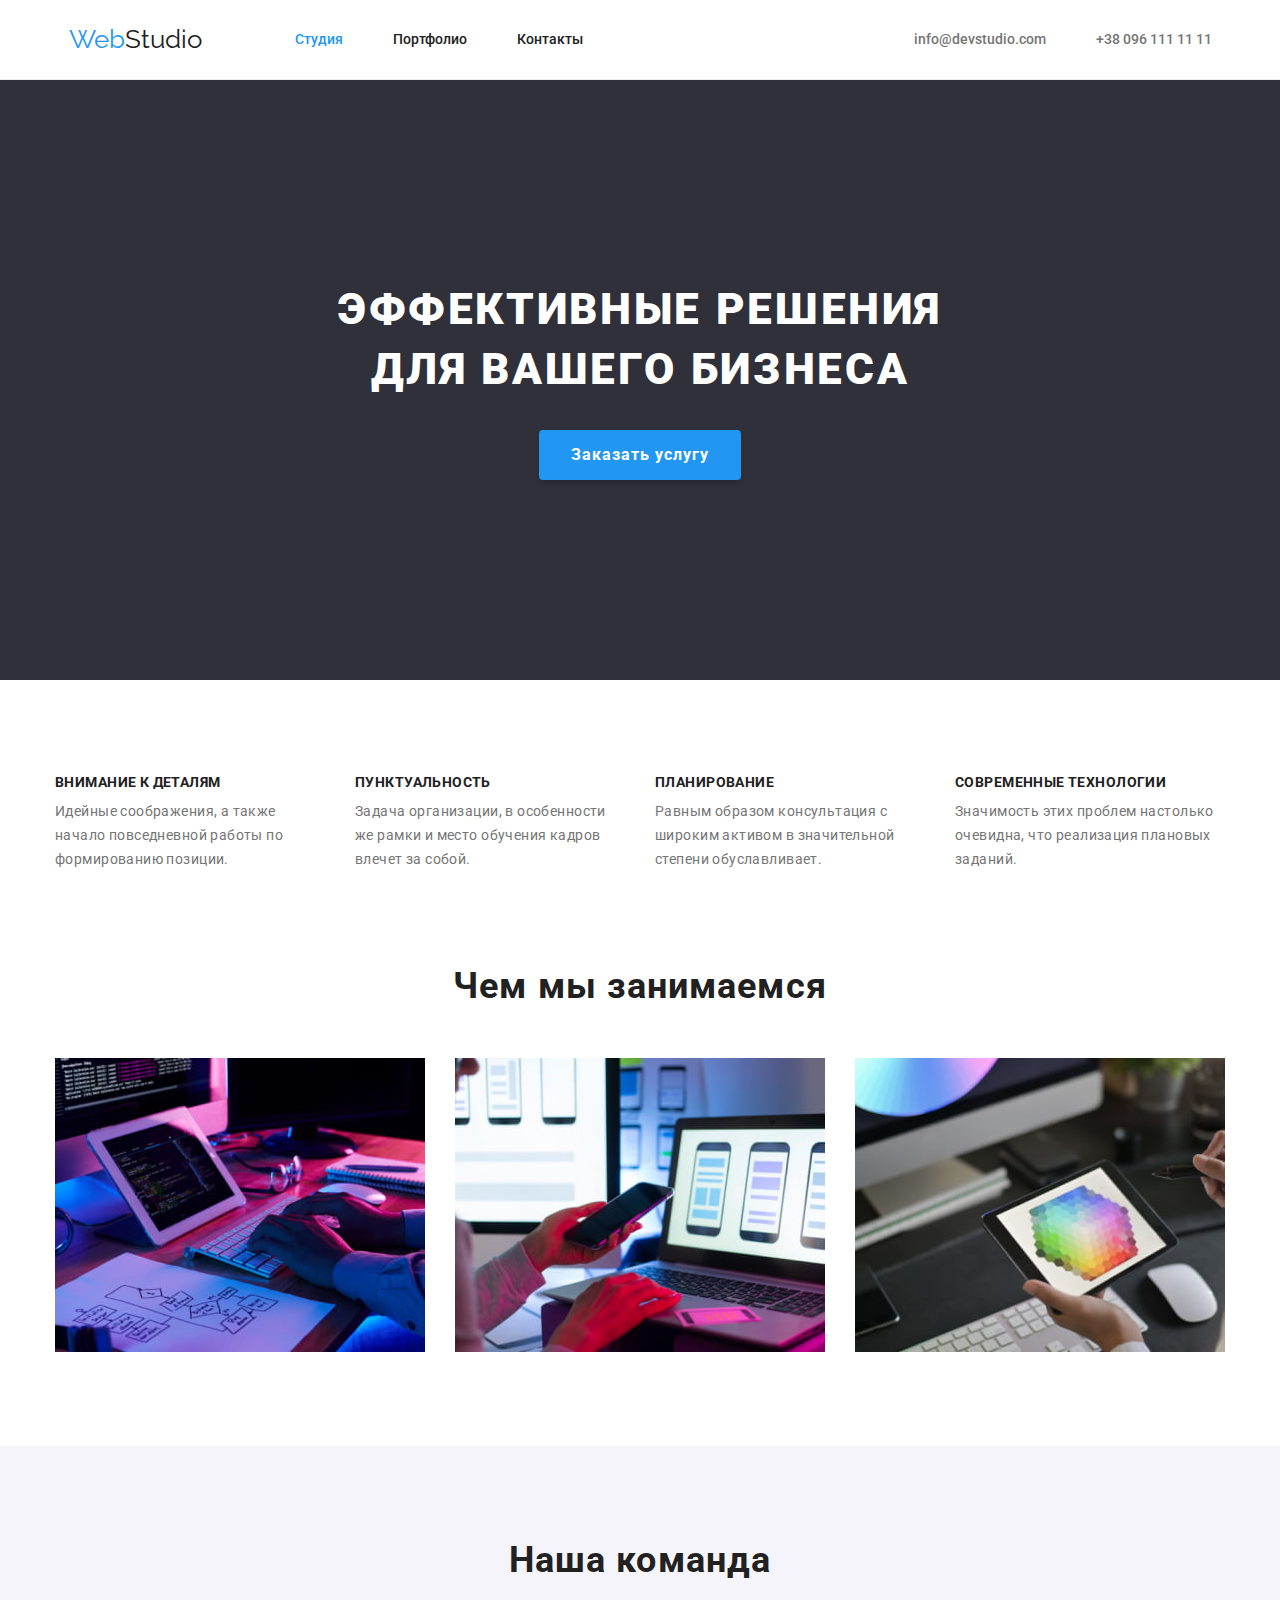
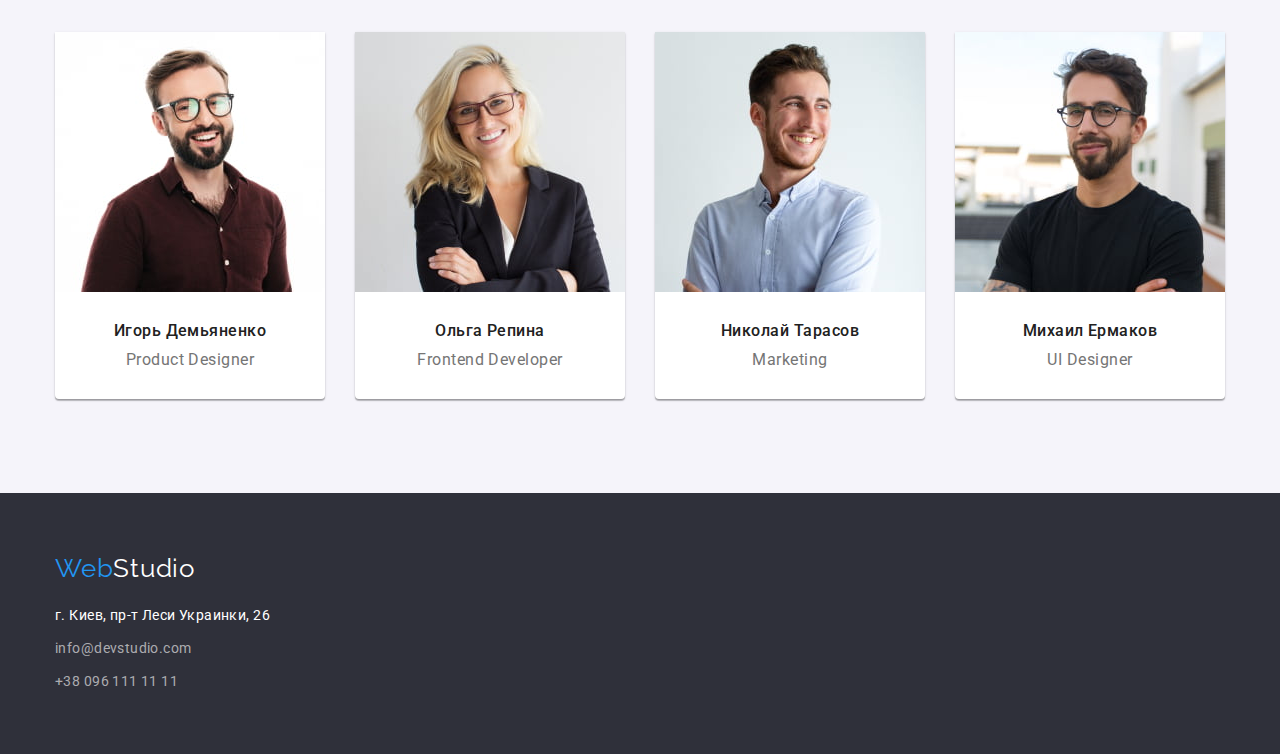
==== commit 9ff83381: "подгон размеров" ====
--- a/index.html
+++ b/index.html
@@ -54,12 +54,14 @@
         </section>
         <!-- Чем мы занимаемся -->
         <section class="container what-we-do">
+            <div>
             <h2 class="what-we-do-text">Чем мы занимаемся</h2>
             <ul class="what-we-do-img-list">
                 <li class="what-we-do-img-item"><img src="images/img-1sq.jpeg" width="370" alt="работник пишет код"></li>
                 <li class="what-we-do-img-item"><img src="images/img-2sq.jpeg" width="370" alt="работник выбирает интерфейс"></li>
                 <li class="what-we-do-img-item"><img src="images/img-3sq.jpeg" width="370" alt="работник выбирает цвет"></li>
             </ul>
+            </div>
         </section>
         
         <!-- Наша команда! -->
--- a/css/styles.css
+++ b/css/styles.css
@@ -309,7 +309,7 @@
   margin-right: auto;
   margin-top: 0px;
   margin-bottom: 0px;
-  padding-bottom: 30px;
+  margin-bottom: 30px;
   text-transform: uppercase;
 }
 .button-h1-section {
@@ -355,7 +355,7 @@
 .our-advantages-h3 {
   font-weight: 700;
   font-size: 14px;
-  line-height: 1.14;
+  line-height: 1.17;
   letter-spacing: 0.03em;
   text-transform: uppercase;
   color: var(--black-text-color);
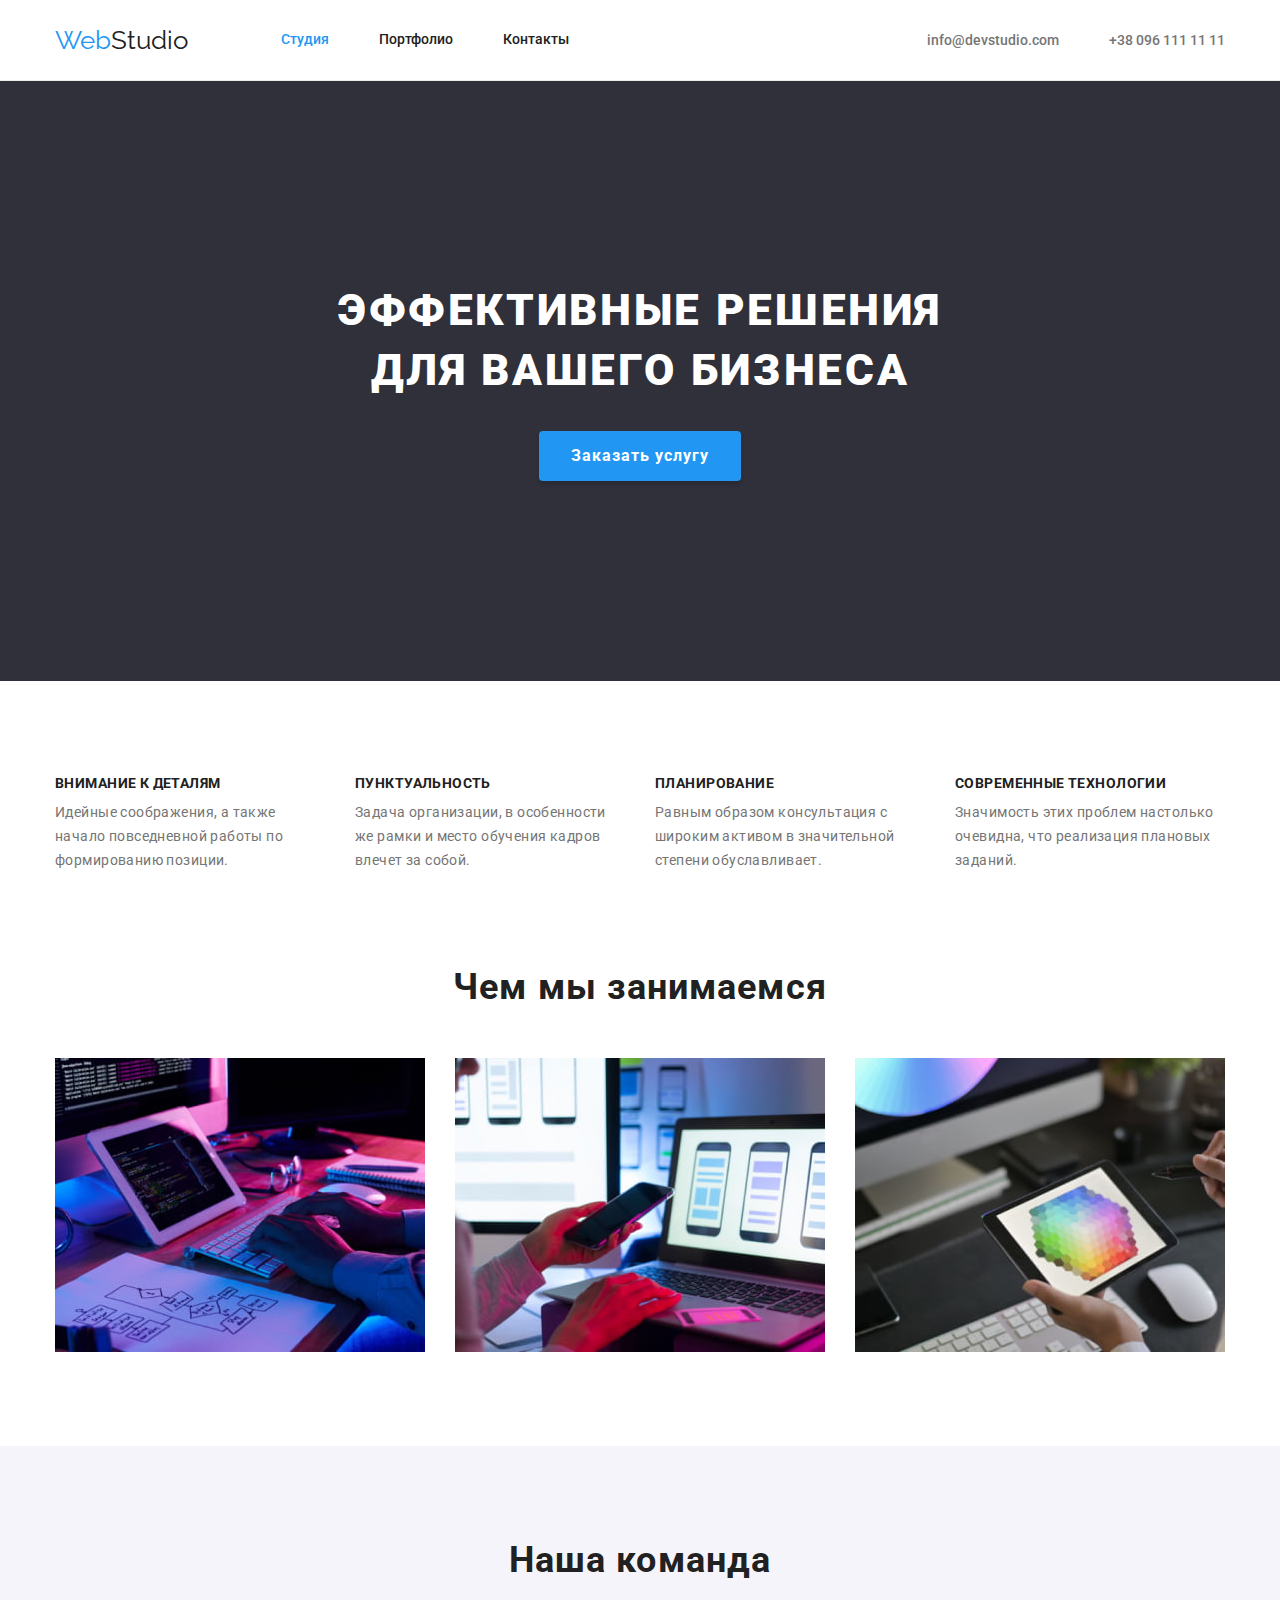
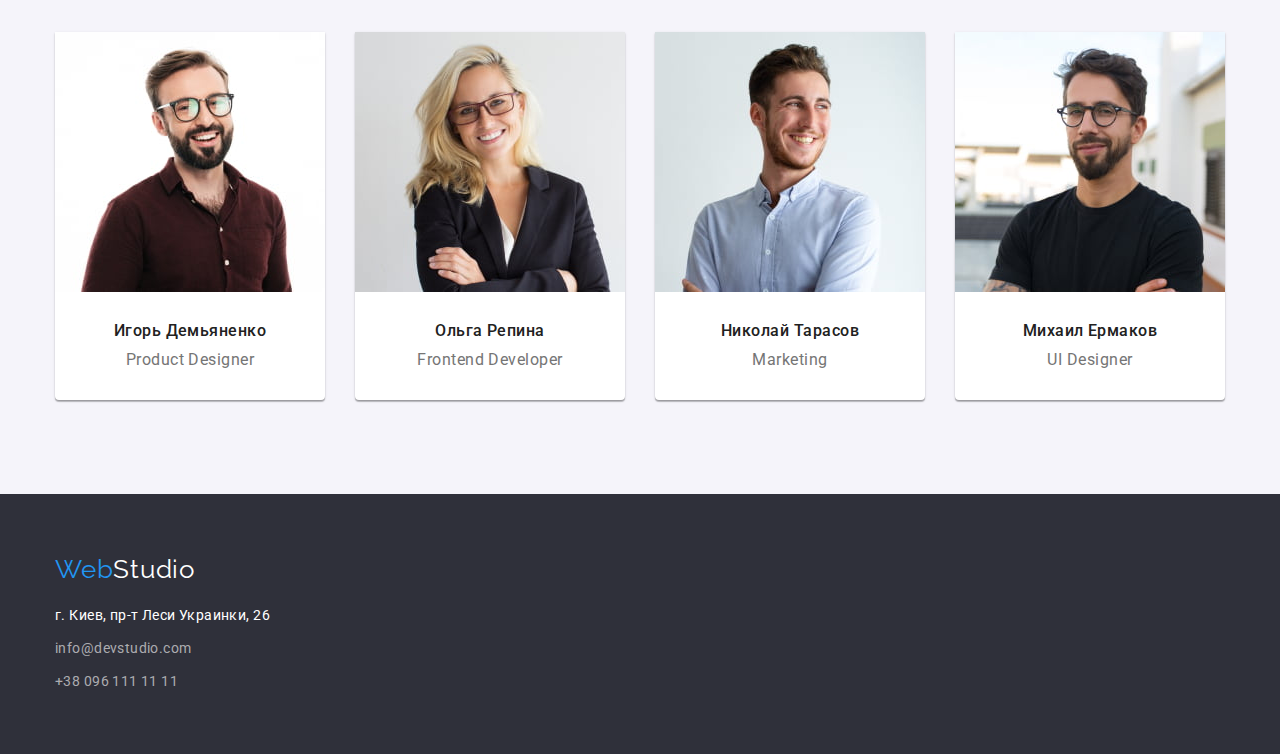
==== commit 5a73e8de: "Исправление ошибок по ДЗ-3" ====
--- a/index.html
+++ b/index.html
@@ -15,9 +15,9 @@
 
     <header>
         <div class="container header">
-        <section class="logo">
+        <div class="logo">
         <a class="logo-text" href=""><span class="logo-item">Web</span>Studio</a>
-        </section>
+        </div>
         <nav class="nav-section">
         <ul class="header-list">
             <li class="header-list-item"><a id="studio" class="nav-link" href="index.html">Студия</a></li>
@@ -39,12 +39,13 @@
         <!-- H1 секция -->
         <section class="top-section">
             <div class="container hero">
-            <h1 class="h1-text">Эффективные решения <br> для вашего бизнеса</h1>
+            <h1 class="h1-text">Эффективные решения для вашего бизнеса</h1>
             <button class="button-h1-section" type="button">Заказать услугу</button> 
             </div>
         </section>
         <!-- Наши преимущества -->
-        <section class="container our-advantages">
+        <div class="container">
+        <section class="our-advantages">
         <ul class="our-advantages-list">
             <li class="our-advantages-text"><h3 class="our-advantages-h3">Внимание к деталям</h3><p>Идейные соображения, а также начало повседневной работы по формированию позиции.</p></li>
             <li class="our-advantages-text"><h3 class="our-advantages-h3">Пунктуальность</h3><p>Задача организации, в особенности же рамки и место обучения кадров влечет за собой.</p></li>
@@ -52,17 +53,18 @@
             <li class="our-advantages-text"><h3 class="our-advantages-h3">Современные технологии</h3><p>Значимость этих проблем настолько очевидна, что реализация плановых заданий.</p></li>
         </ul>
         </section>
+        </div>
         <!-- Чем мы занимаемся -->
-        <section class="container what-we-do">
-            <div>
+        <div class="container">
+        <section class="what-we-do">
             <h2 class="what-we-do-text">Чем мы занимаемся</h2>
             <ul class="what-we-do-img-list">
                 <li class="what-we-do-img-item"><img src="images/img-1sq.jpeg" width="370" alt="работник пишет код"></li>
                 <li class="what-we-do-img-item"><img src="images/img-2sq.jpeg" width="370" alt="работник выбирает интерфейс"></li>
                 <li class="what-we-do-img-item"><img src="images/img-3sq.jpeg" width="370" alt="работник выбирает цвет"></li>
             </ul>
-            </div>
         </section>
+        </div>
         
         <!-- Наша команда! -->
         <section class="our-team-section">
@@ -83,7 +85,7 @@
         <a class="logo-footer" href="#"><span class="logo-footer-text">Web</span><span
                 class="logo-footer-text-two">Studio</span></a>
         <address>
-            <section class="address-item">г. Киев, пр-т Леси Украинки, 26</section>
+            <div class="address-item">г. Киев, пр-т Леси Украинки, 26</div>
             <ul class="footer-list-contacts">
                 <li><a class="contacts-footer" href="mailto:info@devstudio.com">info@devstudio.com</a></li>
                 <li><a class="contacts-footer" href="tel:+380961111111">+38 096 111 11 11</a></li>
--- a/css/styles.css
+++ b/css/styles.css
@@ -32,25 +32,25 @@
 header {
   border-bottom: 1px solid var(--border-header-color);
 }
-.container.header {
-  padding-top: 24px;
-  padding-bottom: 25px;
+.container {
   width: 1200px;
-  display: flex;
-  align-items: center;
   margin-left: auto;
   margin-right: auto;
-  justify-content: center;
-}
-.logo {
-  margin-right: 93px;
-}
+  padding-left: 15px;
+  padding-right: 15px;
+}
+.container.header {
+  display: flex;
+  align-items: center;
+}
+
 .logo-text {
   font-size: 26px;
   line-height: 1.17;
   font-family: Raleway;
   text-decoration: none;
   color: var(--black-text-color);
+  margin-right: 93px;
 }
 .logo-text:hover {
   color: var(--black-text-color);
@@ -79,7 +79,7 @@
 .nav-list {
   display: flex;
   padding-left: 0px;
-  margin-left: 331px;
+  margin-left: auto;
   margin-top: 0px;
   margin-bottom: 0px;
 }
@@ -88,6 +88,9 @@
   margin-right: 50px;
 }
 .nav-link {
+  display: block;
+  padding-top: 32px;
+  padding-bottom: 32px;
   font-size: 14px;
   line-height: 1.14;
   font-weight: 500;
@@ -167,7 +170,7 @@
   margin-bottom: 0px;
 }
 .portfolio-list {
-  margin-bottom: 20px;
+  margin-bottom: 30px;
 }
 
 /* 1px solid var(--border-header-color); */
@@ -191,8 +194,8 @@
   font-size: 18px;
   line-height: 2;
   color: var(--black-text-color);
-  padding-bottom: 4px;
-  margin: 0px;
+  margin-bottom: 4px;
+  margin-top: 0px;
 }
 .portfolio-text {
   font-size: 16px;
@@ -274,7 +277,7 @@
   margin-top: 9px;
 }
 .footer-list-contacts li:nth-child(2n) {
-  padding-top: 9px;
+  margin-top: 9px;
 }
 .contacts-footer:focus {
   color: var(--accent-color);
@@ -287,19 +290,13 @@
   padding-top: 200px;
   padding-bottom: 200px;
 }
-.container {
-  width: 1200px;
-  margin-left: auto;
-  margin-right: auto;
-  padding-left: 15px;
-  padding-right: 15px;
-}
+
 .hero {
   text-align: center;
 }
 
 .h1-text {
-  width: 696px;
+  max-width: 696px;
   font-weight: 900;
   font-size: 44px;
   line-height: 1.36;
@@ -332,7 +329,7 @@
 }
 
 /* Наши преимущества */
-.container.our-advantages {
+.our-advantages {
   padding-top: 94px;
   padding-bottom: 94px;
 }
@@ -391,11 +388,10 @@
 /* Наша команда */
 .our-team-section {
   background-color: var(--our-team-section-color);
-}
-.our-team-table {
   padding-top: 94px;
   padding-bottom: 94px;
 }
+
 .our-team-list {
   display: flex;
   margin-top: 50px;
@@ -433,7 +429,7 @@
   letter-spacing: 0.03em;
   color: var(--black-text-color);
   margin: 0px;
-  padding-bottom: 10px;
+  margin-bottom: 10px;
 }
 .our-team-profession {
   font-size: 16px;
